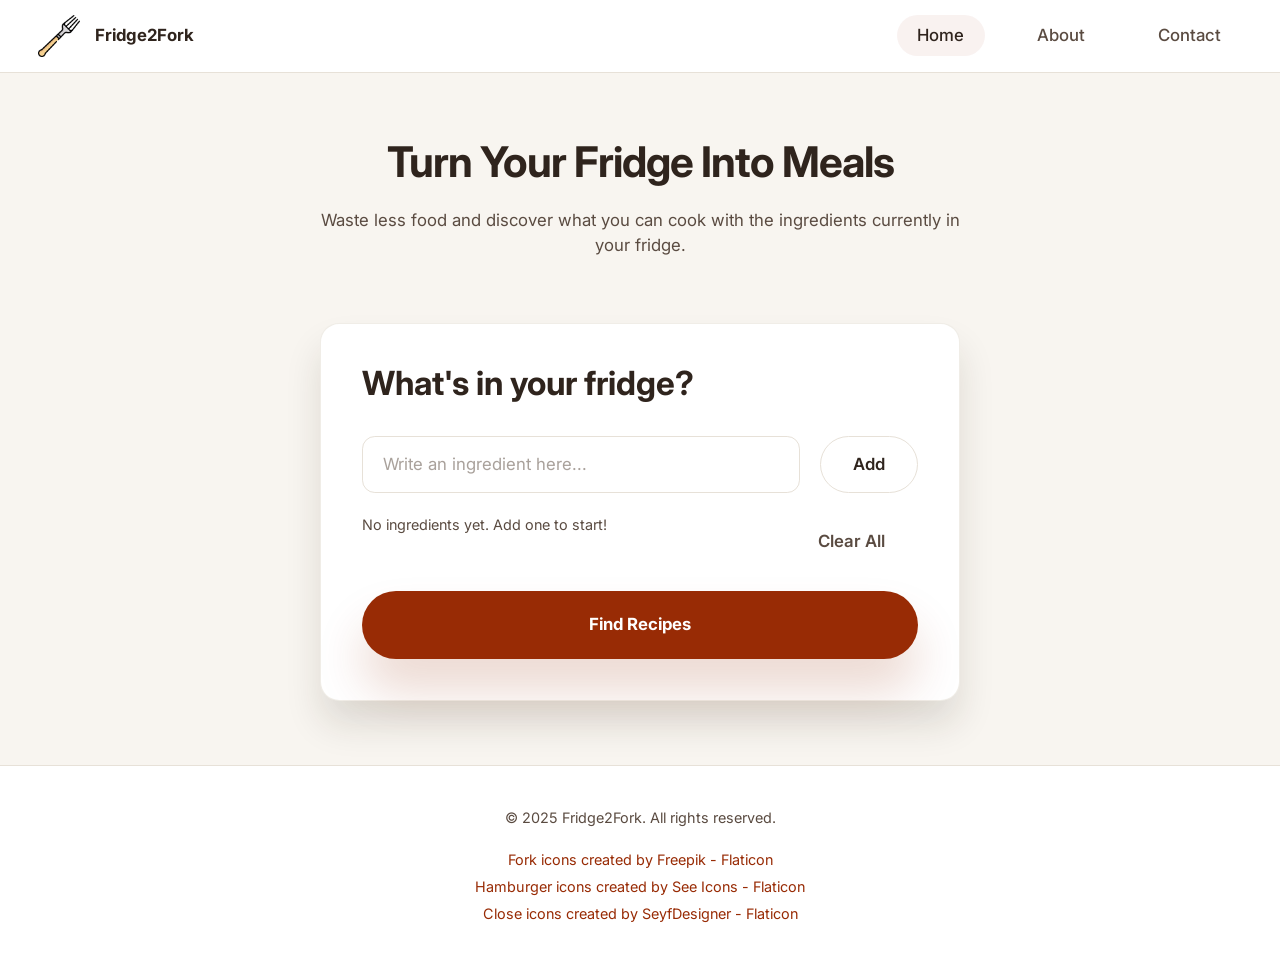
==== index.html @ 9b5c0abf "Refactor page-hero sections to improve semantic structure and accessibility" ====
<!DOCTYPE html>
<html lang="en">
  <head>
    <meta charset="UTF-8" />
    <meta name="viewport" content="width=device-width, initial-scale=1.0" />
    <title>Fridge2Fork - Turn Ingredients into Recipes</title>

    <link rel="preconnect" href="https://fonts.googleapis.com" />
    <link rel="preconnect" href="https://fonts.gstatic.com" crossorigin />
    <link
      href="https://fonts.googleapis.com/css2?family=Inter:wght@400;500;600;700&display=swap"
      rel="stylesheet"
    />

    <link rel="stylesheet" href="css/modern_reset.css" />
    <link rel="stylesheet" href="css/global.css" />
  </head>

  <body id="home-page">
    <header class="site-header">
      <div class="site-header-container">
        <a class="site-header-logo" href="index.html">
          <img src="images/fork.png" alt="Fridge2Fork logo" />
          <span>Fridge2Fork</span>
        </a>

        <nav id="site-header-nav" class="site-header-nav">
          <button
            id="nav-toggle"
            class="nav-toggle"
            type="button"
            aria-label="Toggle menu"
            aria-expanded="false"
            aria-controls="site-nav-list"
          >
            <img src="images/menu.png" alt="" aria-hidden="true" />
          </button>
          <ul id="site-nav-list">
            <li>
              <span class="nav-link active" aria-current="page">Home</span>
            </li>
            <li><a href="pages/about.html" class="nav-link">About</a></li>
            <li><a href="pages/contact.html" class="nav-link">Contact</a></li>
          </ul>
        </nav>
      </div>
    </header>

    <main class="container">
      <section class="page-hero" aria-labelledby="page-hero-title">
        <h1 id="page-hero-title">Turn Your Fridge Into Meals</h1>
        <p>
          Waste less food and discover what you can cook with the ingredients
          currently in your fridge.
        </p>
      </section>

      <section class="fridge-section">
        <div class="card">
          <h2>What's in your fridge?</h2>

          <form id="ingredient-form" class="ingredient-form">
            <div class="input-row">
              <label for="ingredient-input" class="sr-only"
                >Ingrediensnamn</label
              >
              <input
                type="text"
                id="ingredient-input"
                name="ingredients"
                placeholder="Write an ingredient here..."
              />
              <button
                type="button"
                id="add-ingredient-btn"
                class="btn btn--secondary add-ingredient-btn"
              >
                Add
              </button>
            </div>

            <div class="ingredient-list">
              <div id="ingredient-tags" class="ingredient-tags"></div>
              <button
                type="button"
                id="clear-ingredients-btn"
                class="btn btn--clear"
              >
                Clear All
              </button>
            </div>

            <button type="submit" class="btn btn--primary find-recipes-btn">
              Find Recipes
            </button>
          </form>
        </div>
      </section>
    </main>

    <footer class="site-footer">
      <div class="footer-copyright">
        <p>&copy; 2025 Fridge2Fork. All rights reserved.</p>
      </div>
      <div class="footer-attributions">
        <p>
          <a href="https://www.flaticon.com/free-icons/fork" title="fork icons">
            Fork icons created by Freepik - Flaticon
          </a>
        </p>
        <p>
          <a
            href="https://www.flaticon.com/free-icons/hamburger"
            title="hamburger icons"
            >Hamburger icons created by See Icons - Flaticon</a
          >
        </p>
        <p>
          <a
            href="https://www.flaticon.com/free-icons/close"
            title="close icons"
            >Close icons created by SeyfDesigner - Flaticon</a
          >
        </p>
      </div>
    </footer>

    <script type="module" src="js/main.js"></script>
  </body>
</html>
---- css/global.css ----
/* ==================================================
   GLOBALT: Tema & basinställningar
================================================== */
:root {
  --font-sans: "Inter", "Open Sans", sans-serif;

  --color-bg: #f8f5f0;
  --color-surface: #ffffff;
  --color-surface-soft: #fbf3eb;
  --color-border: #e7e1d8;
  --color-border-weak: rgba(231, 225, 216, 0.6);
  --color-border-strong: #e0d6c9;

  --color-text: #2f241d;
  --color-text-muted: #5a4b41;

  --color-accent: #982b05;
  --color-accent-weak: rgba(152, 43, 5, 0.06);
  --color-accent-weak2: rgba(152, 43, 5, 0.04);
  --color-accent-dark: #7a1f04;

  --shadow-soft: 0 1.5rem 2.25rem rgba(41, 30, 20, 0.12);
  --shadow-lifted: 0 2rem 3rem rgba(152, 43, 5, 0.18);
  --shadow-lifted-hover: 0 2.8rem 3.5rem rgba(152, 43, 5, 0.24);

  --radius-md: 0.8rem;
  --radius-lg: 1.2rem;
  --radius-xl: 1.6rem;

  --layout-max: 70rem;
  --page-gutter: clamp(1rem, 3vw, 2.5rem);

  --transition: 180ms ease;

  /* Fluid typography */
  --fs-xs: clamp(0.85rem, 0.8rem + 0.15vw, 0.9rem);
  --fs-sm: clamp(0.95rem, 0.9rem + 0.2vw, 1.05rem);
  --fs-md: clamp(1.05rem, 1rem + 0.25vw, 1.2rem);
  --fs-lg: clamp(1.35rem, 1.2rem + 0.4vw, 1.6rem);
  --fs-xl: clamp(1.9rem, 1.6rem + 0.6vw, 2.3rem);
  --fs-xxl: clamp(2.4rem, 2rem + 0.8vw, 3rem);

  /* Fluid spacing */
  --space-2xs: clamp(0.25rem, 0.2rem + 0.2vw, 0.5rem);
  --space-xs: clamp(0.5rem, 0.4rem + 0.3vw, 0.75rem);
  --space-sm: clamp(0.75rem, 0.6rem + 0.4vw, 1rem);
  --space-md: clamp(1rem, 0.8rem + 0.6vw, 1.5rem);
  --space-lg: clamp(1.5rem, 1.2rem + 1vw, 2rem);
  --space-xl: clamp(2rem, 1.6rem + 1.2vw, 3rem);
  --space-2xl: clamp(3rem, 2.4rem + 2vw, 4rem);
}

/* --------------------------------------------------
   Grund & typografi
-------------------------------------------------- */
html {
  font-size: 100%;
}

body {
  font-family: var(--font-sans);
  font-size: var(--fs-sm);
  background-color: var(--color-bg);
  color: var(--color-text);
  overflow-x: hidden;
  line-height: 1.5;
  display: flex;
  flex-direction: column;
  min-height: 100%;
}

main {
  flex: 1;
}

.project-photo img {
  margin-top: var(--space-lg);
  margin-bottom: var(--space-lg);
  border-radius: var(--radius-lg);
  border-width: 4px;
  border-style: solid;
  border-color: var(--color-border-strong);
}

a {
  color: inherit;
  text-decoration: none;
  transition: color var(--transition);
}

a:hover,
a:focus {
  color: var(--color-accent);
}

h1,
h2,
h3,
h4 {
  font-weight: 700;
  line-height: 1.2;
}

h1 {
  font-size: var(--fs-xxl);
  letter-spacing: -1px;
}

h2 {
  font-size: var(--fs-xl);
}

h3 {
  font-size: var(--fs-lg);
}

h4 {
  font-size: var(--fs-md);
}

p,
li {
  color: var(--color-text-muted);
}

.sr-only {
  position: absolute;
  width: 1px;
  height: 1px;
  padding: 0;
  margin: -1px;
  overflow: hidden;
  clip: rect(0, 0, 0, 0);
  white-space: nowrap;
  border: 0;
}

/* --------------------------------------------------
   Layout & gemensamt
-------------------------------------------------- */
.container {
  width: 90%;
  max-width: var(--layout-max);
  margin: 0 auto;
  padding-inline: var(--page-gutter);
}

main.container {
  padding-block: var(--space-2xl);
  display: flex;
  flex-direction: column;
  gap: var(--space-2xl);
}

.back-link {
  display: inline-flex;
  align-items: center;
  gap: var(--space-xs);
  font-weight: 600;
  color: var(--color-text-muted);
  transition: color var(--transition), transform var(--transition);
}

.back-link::before {
  content: "←";
}

.back-link:hover {
  color: var(--color-accent);
  transform: translateX(-0.25rem);
}

/* --- Header & navigation --- */
.site-header {
  background: var(--color-surface);
  border-bottom: 1px solid var(--color-border);
  position: sticky;
  top: 0;
  z-index: 10;
  backdrop-filter: blur(6px);
}

.site-header-container {
  display: flex;
  align-items: center;
  justify-content: space-between;
  gap: var(--space-lg);
  min-height: 4.5rem;
  margin: 0 auto;
  padding-inline: var(--page-gutter);
}

.site-header-logo {
  display: inline-flex;
  align-items: center;
  gap: var(--space-sm);
  font-weight: 700;
  -webkit-tap-highlight-color: transparent;
  touch-action: manipulation;
}

.site-header-logo img {
  width: 2.625rem;
  height: 2.625rem;
}

.site-header-nav ul {
  display: flex;
  gap: var(--space-lg);
  list-style: none;
  padding: 0;
  font-weight: 500;
  color: var(--color-text-muted);
}

.nav-link {
  padding: var(--space-xs) var(--space-md);
  border-radius: 999px;
  transition: background var(--transition), color var(--transition);
}

.nav-link:hover,
.nav-link.active {
  background: var(--color-accent-weak);
  color: var(--color-text);
}

.nav-toggle {
  display: none; /* Visas i mobilläge via media query */
}

/* --- Sidhuvud / hero --- */
.page-hero {
  text-align: center;
  display: flex;
  flex-direction: column;
  align-items: center;
  gap: var(--space-md);
}

.page-hero .back-link {
  align-self: flex-start;
}

.page-hero p {
  max-width: 40rem;
}

/* --- Kort & ytor --- */
.card {
  background: var(--color-surface);
  border: 1px solid var(--color-border-weak);
  border-radius: var(--radius-lg);
  box-shadow: var(--shadow-soft);
  padding: var(--space-xl);
}

.empty-state {
  padding: var(--space-xl);
  border-radius: var(--radius-lg);
  border: 1px dashed var(--color-border);
  text-align: center;
  font-weight: 600;
  color: var(--color-text-muted);
}

/* --- Knappar --- */
.btn {
  display: inline-flex;
  align-items: center;
  justify-content: center;
  gap: var(--space-xs);
  border-radius: 999px;
  border: 1px solid transparent;
  font-weight: 600;
  cursor: pointer;
  padding: var(--space-sm) var(--space-lg);
  font-size: var(--fs-sm);
  background: transparent;
  transition: background-color var(--transition), border-color var(--transition),
    color var(--transition), box-shadow var(--transition),
    transform var(--transition);
  touch-action: manipulation;
}

.btn--primary {
  background: var(--color-accent);
  color: #fff;
  box-shadow: var(--shadow-lifted);
}

.btn--primary:disabled {
  background: rgba(231, 225, 216, 0.7);
  color: var(--color-text-muted);
  cursor: not-allowed;
  box-shadow: none;
}

.btn--secondary {
  background: #fff;
  border-color: var(--color-border);
  color: var(--color-text);
}

.btn--clear {
  color: var(--color-text-muted);
  margin-left: auto;
}

.btn--clear:hover {
  color: var(--color-accent);
}

a.btn--primary:link,
a.btn--primary:visited {
  color: #fff;
}

@media (hover: hover) and (pointer: fine) {
  .btn--primary:hover {
    background: var(--color-accent-dark);
    transform: translateY(-0.12rem);
    box-shadow: var(--shadow-lifted-hover);
    color: #fff;
  }

  .btn--secondary:hover {
    color: var(--color-accent);
    border-color: var(--color-accent);
  }
}

/* --- Formelement (delas mellan sidor) --- */
input[type="text"],
input[type="email"],
textarea {
  width: 100%;
  padding: var(--space-sm) var(--space-md);
  border-radius: var(--radius-md);
  border: 1px solid var(--color-border);
  background: #fff;
  transition: border-color var(--transition), box-shadow var(--transition);
}

input[type="text"]::placeholder {
  color: rgba(111, 98, 88, 0.6);
}

input:focus,
textarea:focus {
  border-color: var(--color-accent);
  outline: none;
  box-shadow: 0 0 0 0.25rem rgba(152, 43, 5, 0.18);
}

/* --- Tillfälliga notiser --- */
.temp-message {
  position: fixed;
  left: 50%;
  top: var(--space-md);
  transform: translateX(-50%);
  background: var(--color-surface);
  border: 1px solid var(--color-border);
  border-radius: var(--radius-md);
  padding: var(--space-sm) var(--space-md);
  box-shadow: var(--shadow-soft);
  font-weight: 600;
  color: var(--color-text);
  z-index: 30;
}

/* --- Receptkomponenter (grundstil) --- */
.recipe-image-container {
  position: relative;
  overflow: hidden;
  margin: -2rem -2rem 0;
  background: var(--color-surface-soft);
}

.recipe-image {
  display: block;
  width: 100%;
  height: 14rem;
  object-fit: cover;
  transition: transform var(--transition);
  border-radius: var(--radius-lg);
}

.recipe-summary {
  font-size: var(--fs-xs);
  line-height: 1.6;
  overflow: hidden;
  display: block;
  max-height: calc(1.6em * 3); /* Fallback för miljöer utan line clamp */
}

.recipe-tags {
  display: flex;
  flex-wrap: wrap;
  gap: var(--space-sm);
}

.recipe-tags:empty {
  display: none;
}

.recipe-tag {
  display: inline-flex;
  align-items: center;
  justify-content: center;
  padding: var(--space-2xs) var(--space-sm);
  border-radius: 999px;
  background: #ffffff;
  border: 1px solid rgba(152, 43, 5, 0.25);
  color: var(--color-accent);
  font-weight: 600;
  font-size: var(--fs-xs);
  letter-spacing: 0.01em;
}

.recipe-stats {
  display: flex;
  flex-wrap: wrap;
  gap: var(--space-md);
  margin: var(--space-sm) 0 0;
  padding: 0;
}

.recipe-stat {
  display: flex;
  align-items: center;
  gap: var(--space-xs);
}

.recipe-stat dd {
  margin: 0;
  display: inline-flex;
  align-items: center;
  gap: var(--space-xs);
  font-weight: 600;
  color: var(--color-text);
}

/* ==================================================
   SIDOR: Startsida (home-page)
================================================== */
.fridge-section {
  display: flex;
  justify-content: center;
}

.fridge-section .card {
  width: min(40rem, 100%);
  display: flex;
  flex-direction: column;
  gap: var(--space-lg);
}

.ingredient-form {
  display: flex;
  flex-direction: column;
  gap: var(--space-md);
}

.input-row {
  display: flex;
  flex-wrap: nowrap;
  gap: var(--space-md);
}

.ingredient-list,
.ingredient-tags {
  display: flex;
  flex-wrap: wrap;
  gap: var(--space-sm);
}

.ingredient-badge {
  display: inline-flex;
  gap: var(--space-xs);
  align-items: center;
  padding: var(--space-xs) var(--space-sm);
  border-radius: 999px;
  background: var(--color-accent-weak2);
  color: var(--color-accent);
  font-weight: 600;
  max-height: 2.5rem;
}

.ingredient-badge button {
  border: none;
  background: transparent;
  color: inherit;
  cursor: pointer;
  padding: 0;
}

.ingredient-empty {
  font-size: var(--fs-xs);
}

.find-recipes-btn {
  align-self: stretch;
  width: 100%;
  padding: var(--space-md) var(--space-xl);
  font-weight: 700;
}

/* ==================================================
   SIDOR: Receptlista (recipes-page)
================================================== */
#recipes-page main.container {
  padding-block: var(--space-xl);
  gap: var(--space-xl);
}

.recipe-filters {
  display: flex;
  flex-direction: column;
  gap: var(--space-md);
  padding: var(--space-lg);
  background: var(--color-surface);
  border-radius: 1.125rem;
  border: 1px solid var(--color-border-weak);
  box-shadow: var(--shadow-soft);
}

.filter-heading {
  margin: 0;
  font-size: var(--fs-md);
  font-weight: 600;
  color: var(--color-text);
}

.filter-buttons-container {
  display: flex;
  flex-wrap: wrap;
  gap: var(--space-sm);
}

.filter-button {
  font-size: var(--fs-xs);
  padding: var(--space-xs) var(--space-md);
  border: 1px solid var(--color-border);
  border-radius: 999px;
  background: #fff;
  color: var(--color-text);
  transition: all var(--transition);
}

.filter-button.active {
  border-color: var(--color-accent);
  background: var(--color-accent);
  color: #fff;
  box-shadow: var(--shadow-lifted);
}

@media (hover: hover) and (pointer: fine) {
  .filter-button:hover {
    border-color: var(--color-accent);
    color: var(--color-accent);
  }
}

.filter-summary-container {
  display: flex;
  align-items: center;
  justify-content: space-between;
  gap: var(--space-sm);
  font-weight: 600;
  padding: var(--space-xs) 0;
  margin: var(--space-sm) 0;
  font-size: var(--fs-xs);
  color: var(--color-text-muted);
}

.filter-summary-details {
  display: inline-flex;
  align-items: center;
  flex-wrap: wrap;
  gap: var(--space-xs);
}

.filter-summary-separator {
  display: inline-block;
  width: 0.375rem;
  height: 0.375rem;
  border-radius: 50%;
  background: var(--color-border);
  margin-inline: var(--space-2xs);
}

.clear-filters-button {
  padding: var(--space-xs) var(--space-md);
  font-size: var(--fs-xs);
  color: var(--color-accent);
}

.based-on-ingredients {
  margin: var(--space-lg) 0 0;
  color: var(--color-text-muted);
}

.based-on-ingredients span {
  color: var(--color-text);
  font-weight: 600;
}

.recipes-grid {
  display: grid;
  grid-template-columns: 1fr;
  gap: var(--space-lg);
}

.recipe-article {
  display: flex;
  flex-direction: column;
  max-width: 24rem;
  margin: 0 auto;
  gap: var(--space-md);
  background: linear-gradient(180deg, #ffffff 0%, #fdf6ed 100%);
  border-radius: var(--radius-xl);
  padding: var(--space-lg);
  overflow: hidden;
  transition: transform var(--transition), box-shadow var(--transition);
}

.recipe-article:hover {
  transform: translateY(-0.25rem);
  box-shadow: var(--shadow-lifted-hover);
}

.recipe-article:hover .recipe-image {
  transform: scale(1.03);
}

#recipes-page .recipe-title {
  display: -webkit-box;
  -webkit-box-orient: vertical;
  -webkit-line-clamp: 2; /* Number of lines to show */
  overflow: hidden;
  text-overflow: ellipsis;
}

#recipes-page .recipe-tags {
  margin-top: var(--space-sm);
}

#recipes-page .recipe-stats {
  margin-top: var(--space-xs);
  color: var(--color-text-muted);
}

#recipes-page .recipe-stat dd {
  gap: var(--space-2xs);
  font-size: var(--fs-sm);
}

#recipes-page .recipe-article .btn--primary {
  margin-top: auto;
  align-self: stretch;
  width: 100%;
  padding: var(--space-md) var(--space-lg);
}

/* ==================================================
   SIDOR: Receptdetaljer (recipe-details-page)
================================================== */
#recipe-details-page main.container {
  padding-block: var(--space-xl);
  gap: var(--space-xl);
  max-width: 60rem;
}

.recipe-details-widget {
  display: flex;
  flex-direction: column;
  gap: var(--space-xl);
}

#recipe-details-page .recipe {
  display: flex;
  flex-direction: column;
  gap: var(--space-lg);
}

#recipe-details-page .recipe-title {
  margin: 0;
}

#recipe-details-page .recipe-image-container {
  border-radius: var(--radius-lg);
  overflow: hidden;
  margin: 0;
  background: var(--color-surface-soft);
}

#recipe-details-page .recipe-image {
  display: block;
  width: 100%;
  max-width: 50rem;
  margin: 0 auto;
  height: auto;
  object-fit: cover;
}

#recipe-details-page .recipe-summary {
  display: block;
  max-height: none;
  overflow: visible;
}

#recipe-details-page .recipe-stats {
  margin-top: var(--space-xs);
}

#recipe-details-page .recipe-tags {
  gap: var(--space-md);
  margin-top: var(--space-xs);
}

#recipe-details-page .recipe-tag {
  padding-inline: var(--space-md);
}

.recipe-cooking {
  display: grid;
  gap: var(--space-lg);
  grid-template-columns: repeat(auto-fit, minmax(16rem, 1fr));
}

.recipe-cooking h2 {
  margin-bottom: var(--space-sm);
  font-size: var(--fs-lg);
}

.recipe-cooking ul,
.recipe-cooking ol {
  margin: 0;
  padding-left: var(--space-md);
  color: var(--color-text);
}

.recipe-cooking li + li {
  margin-top: var(--space-sm);
}

/* ==================================================
   SIDOR: Om oss (about-page)
================================================== */
.mission-section,
.values-section,
.how-it-works-section {
  display: flex;
  flex-direction: column;
  gap: var(--space-lg);
}

.mission-section p {
  line-height: 1.75;
}

.values-section h3 {
  font-size: var(--fs-md);
}

.values-grid {
  display: grid;
  gap: var(--space-lg);
  grid-template-columns: repeat(2, minmax(0, 1fr));
  align-items: stretch;
}

.values-grid .card {
  height: 100%;
  display: flex;
  flex-direction: column;
  gap: var(--space-sm);
}

.steps-list {
  padding-left: var(--space-lg);
}

.steps-list li + li {
  margin-top: var(--space-md);
}

.project-note {
  text-align: center;
  font-style: italic;
  color: var(--color-text-muted);
}

/* ==================================================
   SIDOR: Kontakt (contact-page)
================================================== */
.contact-section .card,
.contact-table-section .card {
  display: flex;
  flex-direction: column;
}

.contact-table-section .card {
  gap: var(--space-lg);
}

.contact-form {
  display: flex;
  flex-direction: column;
  gap: var(--space-xs);
}

.contact-form label {
  font-weight: 600;
  margin-top: var(--space-lg);
}

.contact-form .btn {
  margin-top: var(--space-xl);
}

.table-responsive {
  width: 100%;
  overflow-x: auto;
}

.availability-table {
  width: 100%;
  border-collapse: collapse;
  min-width: 30rem;
  color: var(--color-text);
}

.availability-table th,
.availability-table td {
  padding: var(--space-sm) var(--space-md);
  border-bottom: 1px solid var(--color-border-weak);
  text-align: left;
  font-size: var(--fs-xs);
}

.availability-table th {
  font-weight: 600;
}

.availability-table tbody tr:last-of-type th,
.availability-table tbody tr:last-of-type td {
  border-bottom: none;
}

.availability-table th[scope="row"] {
  white-space: nowrap;
}

/* ==================================================
   GLOBALT: Footer
================================================== */
.site-footer {
  background: var(--color-surface);
  border-top: 1px solid var(--color-border);
  padding: var(--space-xl) 0;
  color: var(--color-text-muted);
  font-size: var(--fs-xs);
}

.site-footer .footer-copyright {
  text-align: center;
  margin-bottom: var(--space-md);
}

.site-footer .footer-attributions {
  text-align: center;
  display: flex;
  flex-direction: column;
  gap: var(--space-2xs);
}

.site-footer a {
  color: var(--color-accent);
  text-decoration: none;
  transition: color var(--transition);
}

.site-footer a:hover {
  color: var(--color-accent-dark);
}

/* ==================================================
   MEDIA QUERIES
================================================== */
@media (max-width: 767px) {
  /* --- Globala anpassningar --- */
  .container {
    padding-inline: clamp(1.25rem, 5vw, 3rem);
  }

  .site-header-container {
    gap: var(--space-md);
    position: relative;
  }

  .site-header-nav {
    margin-left: auto;
    position: static;
    display: flex;
    align-items: center;
  }

  .nav-toggle {
    display: inline-flex;
    align-items: center;
    justify-content: center;
    border: none;
    background: transparent;
    padding: var(--space-2xs);
    border-radius: var(--radius-md);
    transition: background var(--transition);
    -webkit-tap-highlight-color: transparent;
    touch-action: manipulation;
  }

  .nav-toggle img {
    width: 2rem;
  }

  /* Navigationslistan visas bara när nav får klassen .site-header-nav--open */
  .site-header-nav ul {
    display: none;
  }

  .site-header-nav--open ul {
    position: absolute;
    top: 100%;
    left: 0;
    right: 0;
    display: flex;
    flex-direction: column;
    gap: 0;
    background: var(--color-surface);
    border: 1px solid var(--color-border);
    border-top: none;
    padding: var(--space-xs) 0;
    box-shadow: var(--shadow-soft);
    min-width: 100%;
    z-index: 20;
  }

  .site-header-nav ul li {
    width: 100%;
    border-bottom: 1px solid var(--color-border-weak);
  }

  .site-header-nav ul li .nav-link {
    display: block;
    width: 100%;
    border-radius: 0;
    padding: var(--space-sm) var(--space-md);
    text-align: left;
    background: none;
  }

  .site-header-nav ul li .nav-link:hover,
  .site-header-nav ul li .nav-link.active {
    background: none;
    font-weight: 700;
  }

  .site-header-nav ul li:last-child {
    border-bottom: none;
  }

  /* --- Startsida --- */
  .fridge-section .card {
    padding: var(--space-lg);
  }

  #ingredient-input {
    flex: 1 1 auto;
  }

  .add-ingredient-btn {
    display: none;
  }

  .ingredient-list {
    align-items: center;
    gap: var(--space-xs);
    width: 100%;
  }

  .ingredient-tags {
    flex: 1 1 auto;
    justify-content: flex-start;
    gap: var(--space-xs);
  }

  .ingredient-list .btn--clear {
    padding: var(--space-2xs) var(--space-xs);
    border-radius: 999px;
    background: transparent;
    border: none;
    color: var(--color-text-muted);
    font-size: var(--fs-xs);
  }

  /* --- Receptlista --- */
  .filter-summary-separator {
    display: none;
  }

  /* --- Om oss --- */
  .values-grid {
    grid-template-columns: 1fr;
  }

  /* --- Kontakt --- */
  .contact-form .btn {
    align-self: stretch;
    width: 100%;
    padding: var(--space-md) var(--space-xl);
  }

  .availability-table {
    min-width: 0;
  }

  .availability-table thead {
    display: none;
  }

  .availability-table tbody {
    display: flex;
    flex-direction: column;
    gap: var(--space-md);
  }

  .availability-table tbody tr {
    display: flex;
    flex-direction: column;
    gap: var(--space-xs);
    padding: var(--space-md);
    border: 1px solid var(--color-border-weak);
    border-radius: var(--radius-lg);
    background: var(--color-surface);
    box-shadow: none;
  }

  .availability-table th,
  .availability-table td {
    padding: 0;
    border: none;
    text-align: left;
  }

  .availability-table th[scope="row"] {
    white-space: normal;
    font-size: var(--fs-md);
  }

  .availability-table td {
    font-size: var(--fs-sm);
    color: var(--color-text);
  }

  .availability-table td::before {
    content: attr(data-label);
    display: block;
    font-size: var(--fs-xs);
    color: var(--color-text-muted);
    text-transform: uppercase;
    letter-spacing: 0.06em;
    margin-bottom: var(--space-2xs);
  }
}

@media (min-width: 768px) {
  .recipes-grid {
    grid-template-columns: repeat(2, minmax(0, 1fr));
  }
}

@media (min-width: 1024px) {
  .recipes-grid {
    grid-template-columns: repeat(3, minmax(0, 1fr));
  }
}
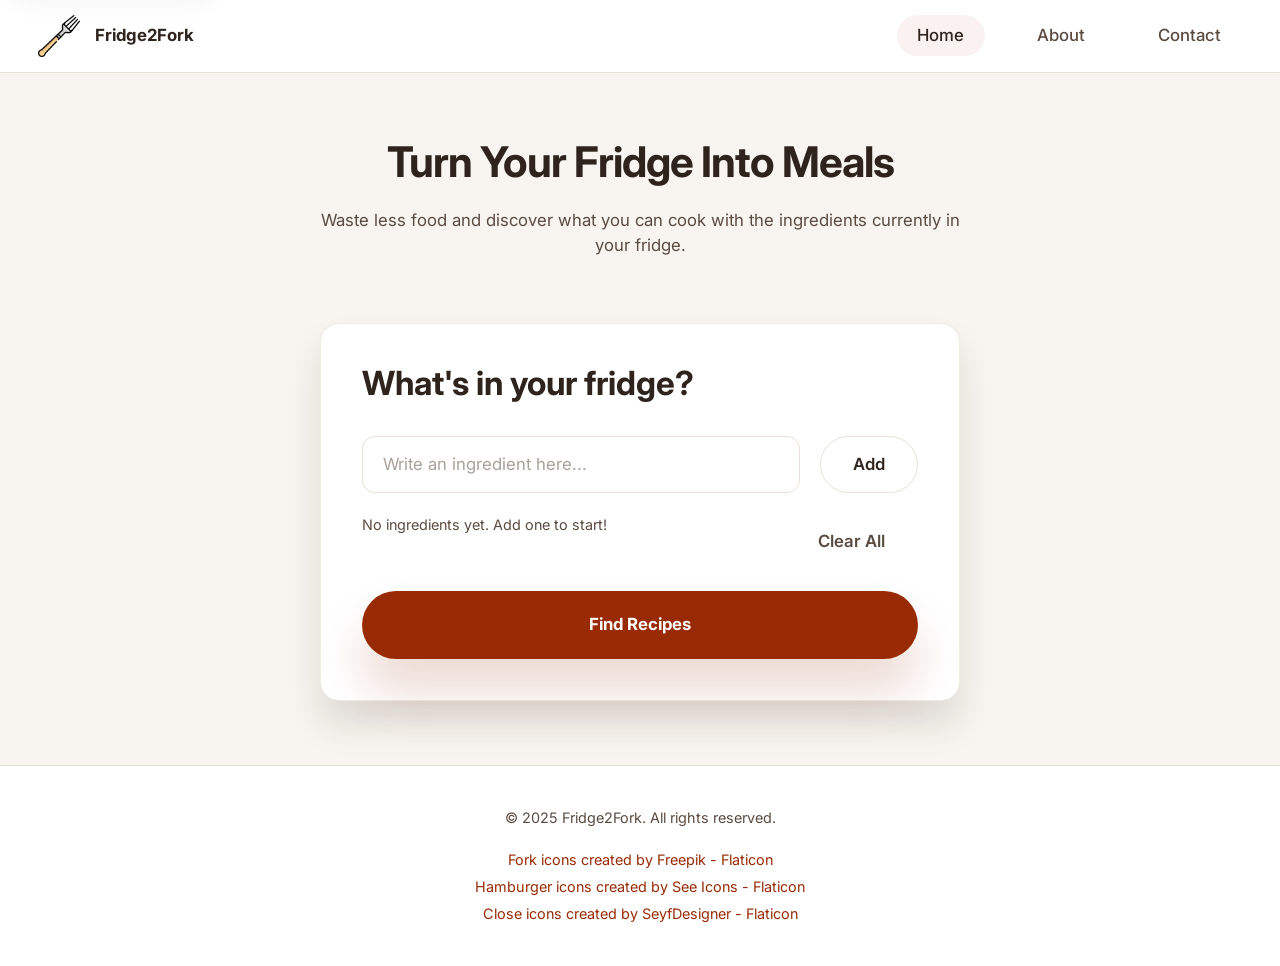
==== commit 450d7725: "Add skip link for improved accessibility and update main content IDs" ====
--- a/index.html
+++ b/index.html
@@ -17,6 +17,7 @@
   </head>
 
   <body id="home-page">
+    <a class="skip-link" href="#main-content">Skip to main content</a>
     <header class="site-header">
       <div class="site-header-container">
         <a class="site-header-logo" href="index.html">
@@ -46,7 +47,7 @@
       </div>
     </header>
 
-    <main class="container">
+    <main id="main-content" class="container">
       <section class="page-hero" aria-labelledby="page-hero-title">
         <h1 id="page-hero-title">Turn Your Fridge Into Meals</h1>
         <p>
--- a/css/global.css
+++ b/css/global.css
@@ -67,6 +67,25 @@
   display: flex;
   flex-direction: column;
   min-height: 100%;
+}
+
+.skip-link {
+  position: absolute;
+  top: var(--space-sm);
+  left: var(--space-sm);
+  padding: var(--space-xs) var(--space-sm);
+  background: var(--color-surface);
+  color: var(--color-text);
+  border: 2px solid var(--color-accent);
+  border-radius: var(--radius-md);
+  box-shadow: var(--shadow-soft);
+  transform: translateY(-200%);
+  transition: transform var(--transition);
+  z-index: 1000;
+}
+
+.skip-link:focus {
+  transform: translateY(0);
 }
 
 main {
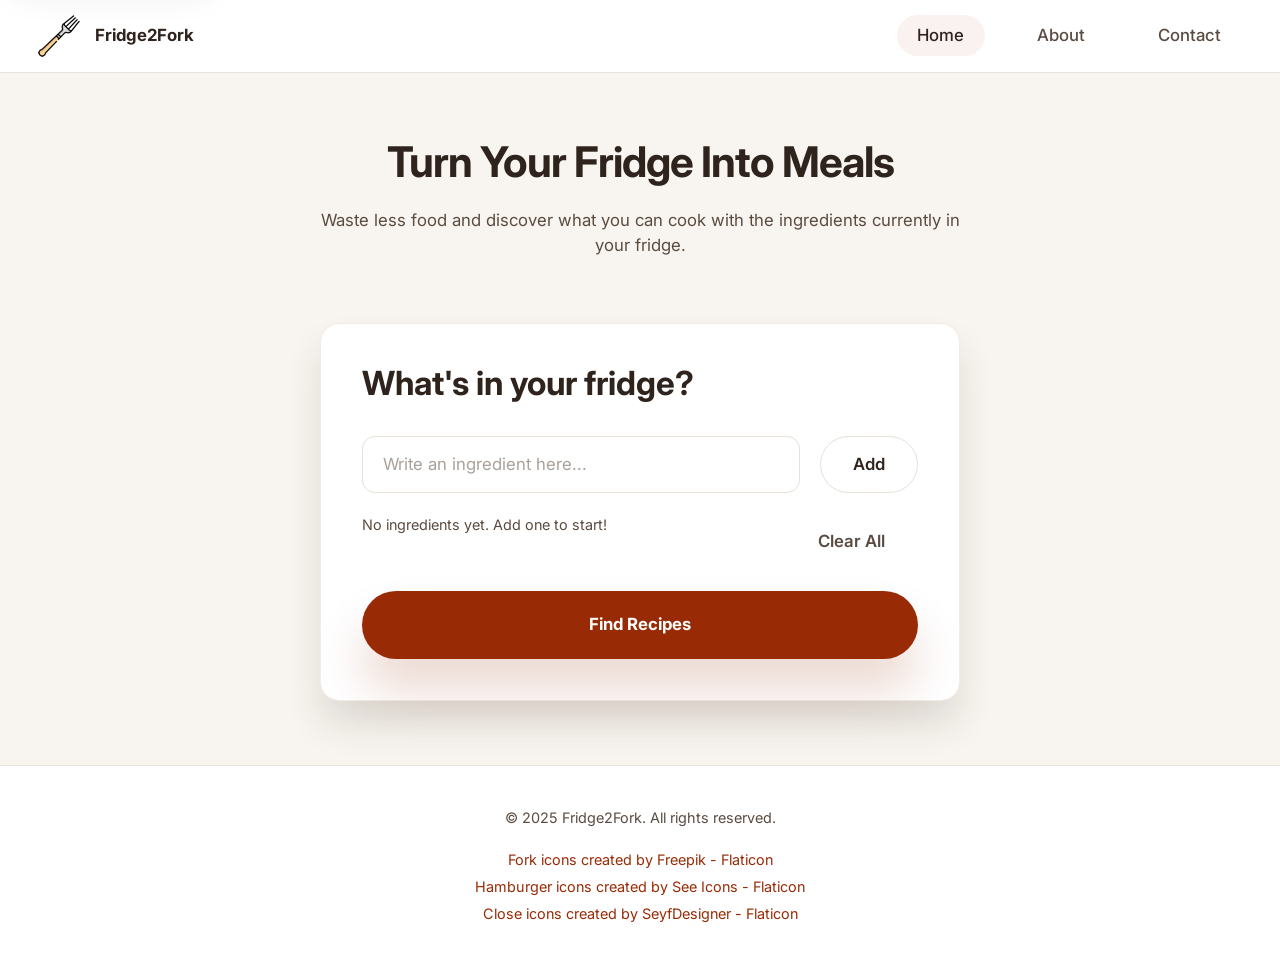
==== commit cb007afc: "Replace static logo image with responsive picture element for improved adaptability across devices" ====
--- a/index.html
+++ b/index.html
@@ -3,6 +3,10 @@
   <head>
     <meta charset="UTF-8" />
     <meta name="viewport" content="width=device-width, initial-scale=1.0" />
+    <meta
+      name="description"
+      content="Discover recipes based on the ingredients in your fridge with Fridge2Fork and reduce you house food waste."
+    />
     <title>Fridge2Fork - Turn Ingredients into Recipes</title>
 
     <link rel="preconnect" href="https://fonts.googleapis.com" />
@@ -21,7 +25,10 @@
     <header class="site-header">
       <div class="site-header-container">
         <a class="site-header-logo" href="index.html">
-          <img src="images/fork.png" alt="Fridge2Fork logo" />
+          <picture>
+            <source srcset="images/fork-42.png" media="(min-width: 768px)" />
+            <img src="images/fork-74.png" alt="Fridge2Fork logo" />
+          </picture>
           <span>Fridge2Fork</span>
         </a>
 
@@ -65,12 +72,13 @@
               <label for="ingredient-input" class="sr-only"
                 >Ingrediensnamn</label
               >
-              <input
-                type="text"
-                id="ingredient-input"
-                name="ingredients"
-                placeholder="Write an ingredient here..."
-              />
+            <input
+              type="text"
+              id="ingredient-input"
+              name="ingredients"
+              placeholder="Write an ingredient here..."
+              autocomplete="off"
+            />
               <button
                 type="button"
                 id="add-ingredient-btn"
--- a/css/global.css
+++ b/css/global.css
@@ -1,46 +1,32 @@
-/* ==================================================
-   GLOBALT: Tema & basinställningar
-================================================== */
 :root {
   --font-sans: "Inter", "Open Sans", sans-serif;
-
   --color-bg: #f8f5f0;
   --color-surface: #ffffff;
   --color-surface-soft: #fbf3eb;
   --color-border: #e7e1d8;
   --color-border-weak: rgba(231, 225, 216, 0.6);
   --color-border-strong: #e0d6c9;
-
   --color-text: #2f241d;
   --color-text-muted: #5a4b41;
-
   --color-accent: #982b05;
   --color-accent-weak: rgba(152, 43, 5, 0.06);
   --color-accent-weak2: rgba(152, 43, 5, 0.04);
   --color-accent-dark: #7a1f04;
-
   --shadow-soft: 0 1.5rem 2.25rem rgba(41, 30, 20, 0.12);
   --shadow-lifted: 0 2rem 3rem rgba(152, 43, 5, 0.18);
   --shadow-lifted-hover: 0 2.8rem 3.5rem rgba(152, 43, 5, 0.24);
-
   --radius-md: 0.8rem;
   --radius-lg: 1.2rem;
   --radius-xl: 1.6rem;
-
   --layout-max: 70rem;
   --page-gutter: clamp(1rem, 3vw, 2.5rem);
-
   --transition: 180ms ease;
-
-  /* Fluid typography */
   --fs-xs: clamp(0.85rem, 0.8rem + 0.15vw, 0.9rem);
   --fs-sm: clamp(0.95rem, 0.9rem + 0.2vw, 1.05rem);
   --fs-md: clamp(1.05rem, 1rem + 0.25vw, 1.2rem);
   --fs-lg: clamp(1.35rem, 1.2rem + 0.4vw, 1.6rem);
   --fs-xl: clamp(1.9rem, 1.6rem + 0.6vw, 2.3rem);
   --fs-xxl: clamp(2.4rem, 2rem + 0.8vw, 3rem);
-
-  /* Fluid spacing */
   --space-2xs: clamp(0.25rem, 0.2rem + 0.2vw, 0.5rem);
   --space-xs: clamp(0.5rem, 0.4rem + 0.3vw, 0.75rem);
   --space-sm: clamp(0.75rem, 0.6rem + 0.4vw, 1rem);
@@ -49,14 +35,9 @@
   --space-xl: clamp(2rem, 1.6rem + 1.2vw, 3rem);
   --space-2xl: clamp(3rem, 2.4rem + 2vw, 4rem);
 }
-
-/* --------------------------------------------------
-   Grund & typografi
--------------------------------------------------- */
 html {
   font-size: 100%;
 }
-
 body {
   font-family: var(--font-sans);
   font-size: var(--fs-sm);
@@ -68,7 +49,6 @@
   flex-direction: column;
   min-height: 100%;
 }
-
 .skip-link {
   position: absolute;
   top: var(--space-sm);
@@ -83,15 +63,12 @@
   transition: transform var(--transition);
   z-index: 1000;
 }
-
 .skip-link:focus {
   transform: translateY(0);
 }
-
 main {
   flex: 1;
 }
-
 .project-photo img {
   margin-top: var(--space-lg);
   margin-bottom: var(--space-lg);
@@ -100,18 +77,15 @@
   border-style: solid;
   border-color: var(--color-border-strong);
 }
-
 a {
   color: inherit;
   text-decoration: none;
   transition: color var(--transition);
 }
-
 a:hover,
 a:focus {
   color: var(--color-accent);
 }
-
 h1,
 h2,
 h3,
@@ -119,29 +93,23 @@
   font-weight: 700;
   line-height: 1.2;
 }
-
 h1 {
   font-size: var(--fs-xxl);
   letter-spacing: -1px;
 }
-
 h2 {
   font-size: var(--fs-xl);
 }
-
 h3 {
   font-size: var(--fs-lg);
 }
-
 h4 {
   font-size: var(--fs-md);
 }
-
 p,
 li {
   color: var(--color-text-muted);
 }
-
 .sr-only {
   position: absolute;
   width: 1px;
@@ -153,24 +121,18 @@
   white-space: nowrap;
   border: 0;
 }
-
-/* --------------------------------------------------
-   Layout & gemensamt
--------------------------------------------------- */
 .container {
   width: 90%;
   max-width: var(--layout-max);
   margin: 0 auto;
   padding-inline: var(--page-gutter);
 }
-
 main.container {
   padding-block: var(--space-2xl);
   display: flex;
   flex-direction: column;
   gap: var(--space-2xl);
 }
-
 .back-link {
   display: inline-flex;
   align-items: center;
@@ -179,17 +141,13 @@
   color: var(--color-text-muted);
   transition: color var(--transition), transform var(--transition);
 }
-
 .back-link::before {
   content: "←";
 }
-
 .back-link:hover {
   color: var(--color-accent);
   transform: translateX(-0.25rem);
 }
-
-/* --- Header & navigation --- */
 .site-header {
   background: var(--color-surface);
   border-bottom: 1px solid var(--color-border);
@@ -198,7 +156,6 @@
   z-index: 10;
   backdrop-filter: blur(6px);
 }
-
 .site-header-container {
   display: flex;
   align-items: center;
@@ -208,21 +165,18 @@
   margin: 0 auto;
   padding-inline: var(--page-gutter);
 }
-
 .site-header-logo {
   display: inline-flex;
   align-items: center;
   gap: var(--space-sm);
   font-weight: 700;
-  -webkit-tap-highlight-color: transparent;
+  -webkit-tap-highlight-color: #fff0;
   touch-action: manipulation;
 }
-
 .site-header-logo img {
   width: 2.625rem;
   height: 2.625rem;
 }
-
 .site-header-nav ul {
   display: flex;
   gap: var(--space-lg);
@@ -231,24 +185,19 @@
   font-weight: 500;
   color: var(--color-text-muted);
 }
-
 .nav-link {
   padding: var(--space-xs) var(--space-md);
   border-radius: 999px;
   transition: background var(--transition), color var(--transition);
 }
-
 .nav-link:hover,
 .nav-link.active {
   background: var(--color-accent-weak);
   color: var(--color-text);
 }
-
 .nav-toggle {
-  display: none; /* Visas i mobilläge via media query */
-}
-
-/* --- Sidhuvud / hero --- */
+  display: none;
+}
 .page-hero {
   text-align: center;
   display: flex;
@@ -256,16 +205,12 @@
   align-items: center;
   gap: var(--space-md);
 }
-
 .page-hero .back-link {
   align-self: flex-start;
 }
-
 .page-hero p {
   max-width: 40rem;
 }
-
-/* --- Kort & ytor --- */
 .card {
   background: var(--color-surface);
   border: 1px solid var(--color-border-weak);
@@ -273,7 +218,6 @@
   box-shadow: var(--shadow-soft);
   padding: var(--space-xl);
 }
-
 .empty-state {
   padding: var(--space-xl);
   border-radius: var(--radius-lg);
@@ -282,59 +226,50 @@
   font-weight: 600;
   color: var(--color-text-muted);
 }
-
-/* --- Knappar --- */
 .btn {
   display: inline-flex;
   align-items: center;
   justify-content: center;
   gap: var(--space-xs);
   border-radius: 999px;
-  border: 1px solid transparent;
+  border: 1px solid #fff0;
   font-weight: 600;
   cursor: pointer;
   padding: var(--space-sm) var(--space-lg);
   font-size: var(--fs-sm);
-  background: transparent;
+  background: #fff0;
   transition: background-color var(--transition), border-color var(--transition),
     color var(--transition), box-shadow var(--transition),
     transform var(--transition);
   touch-action: manipulation;
 }
-
 .btn--primary {
   background: var(--color-accent);
   color: #fff;
   box-shadow: var(--shadow-lifted);
 }
-
 .btn--primary:disabled {
-  background: rgba(231, 225, 216, 0.7);
+  background: rgb(231 225 216 / 0.7);
   color: var(--color-text-muted);
   cursor: not-allowed;
   box-shadow: none;
 }
-
 .btn--secondary {
   background: #fff;
   border-color: var(--color-border);
   color: var(--color-text);
 }
-
 .btn--clear {
   color: var(--color-text-muted);
   margin-left: auto;
 }
-
 .btn--clear:hover {
   color: var(--color-accent);
 }
-
 a.btn--primary:link,
 a.btn--primary:visited {
   color: #fff;
 }
-
 @media (hover: hover) and (pointer: fine) {
   .btn--primary:hover {
     background: var(--color-accent-dark);
@@ -342,14 +277,11 @@
     box-shadow: var(--shadow-lifted-hover);
     color: #fff;
   }
-
   .btn--secondary:hover {
     color: var(--color-accent);
     border-color: var(--color-accent);
   }
 }
-
-/* --- Formelement (delas mellan sidor) --- */
 input[type="text"],
 input[type="email"],
 textarea {
@@ -360,19 +292,15 @@
   background: #fff;
   transition: border-color var(--transition), box-shadow var(--transition);
 }
-
 input[type="text"]::placeholder {
-  color: rgba(111, 98, 88, 0.6);
-}
-
+  color: rgb(111 98 88 / 0.6);
+}
 input:focus,
 textarea:focus {
   border-color: var(--color-accent);
   outline: none;
-  box-shadow: 0 0 0 0.25rem rgba(152, 43, 5, 0.18);
-}
-
-/* --- Tillfälliga notiser --- */
+  box-shadow: 0 0 0 0.25rem rgb(152 43 5 / 0.18);
+}
 .temp-message {
   position: fixed;
   left: 50%;
@@ -387,15 +315,12 @@
   color: var(--color-text);
   z-index: 30;
 }
-
-/* --- Receptkomponenter (grundstil) --- */
 .recipe-image-container {
   position: relative;
   overflow: hidden;
   margin: -2rem -2rem 0;
   background: var(--color-surface-soft);
 }
-
 .recipe-image {
   display: block;
   width: 100%;
@@ -404,39 +329,34 @@
   transition: transform var(--transition);
   border-radius: var(--radius-lg);
 }
-
 .recipe-summary {
   font-size: var(--fs-xs);
   line-height: 1.6;
   overflow: hidden;
   display: block;
-  max-height: calc(1.6em * 3); /* Fallback för miljöer utan line clamp */
-}
-
+  max-height: calc(1.6em * 3);
+}
 .recipe-tags {
   display: flex;
   flex-wrap: wrap;
   gap: var(--space-sm);
 }
-
 .recipe-tags:empty {
   display: none;
 }
-
 .recipe-tag {
   display: inline-flex;
   align-items: center;
   justify-content: center;
   padding: var(--space-2xs) var(--space-sm);
   border-radius: 999px;
-  background: #ffffff;
-  border: 1px solid rgba(152, 43, 5, 0.25);
+  background: #fff;
+  border: 1px solid rgb(152 43 5 / 0.25);
   color: var(--color-accent);
   font-weight: 600;
   font-size: var(--fs-xs);
   letter-spacing: 0.01em;
 }
-
 .recipe-stats {
   display: flex;
   flex-wrap: wrap;
@@ -444,13 +364,11 @@
   margin: var(--space-sm) 0 0;
   padding: 0;
 }
-
 .recipe-stat {
   display: flex;
   align-items: center;
   gap: var(--space-xs);
 }
-
 .recipe-stat dd {
   margin: 0;
   display: inline-flex;
@@ -459,41 +377,32 @@
   font-weight: 600;
   color: var(--color-text);
 }
-
-/* ==================================================
-   SIDOR: Startsida (home-page)
-================================================== */
 .fridge-section {
   display: flex;
   justify-content: center;
 }
-
 .fridge-section .card {
   width: min(40rem, 100%);
   display: flex;
   flex-direction: column;
   gap: var(--space-lg);
 }
-
 .ingredient-form {
   display: flex;
   flex-direction: column;
   gap: var(--space-md);
 }
-
 .input-row {
   display: flex;
   flex-wrap: nowrap;
   gap: var(--space-md);
 }
-
 .ingredient-list,
 .ingredient-tags {
   display: flex;
   flex-wrap: wrap;
   gap: var(--space-sm);
 }
-
 .ingredient-badge {
   display: inline-flex;
   gap: var(--space-xs);
@@ -505,34 +414,26 @@
   font-weight: 600;
   max-height: 2.5rem;
 }
-
 .ingredient-badge button {
   border: none;
-  background: transparent;
+  background: #fff0;
   color: inherit;
   cursor: pointer;
   padding: 0;
 }
-
 .ingredient-empty {
   font-size: var(--fs-xs);
 }
-
 .find-recipes-btn {
   align-self: stretch;
   width: 100%;
   padding: var(--space-md) var(--space-xl);
   font-weight: 700;
 }
-
-/* ==================================================
-   SIDOR: Receptlista (recipes-page)
-================================================== */
 #recipes-page main.container {
   padding-block: var(--space-xl);
   gap: var(--space-xl);
 }
-
 .recipe-filters {
   display: flex;
   flex-direction: column;
@@ -543,20 +444,17 @@
   border: 1px solid var(--color-border-weak);
   box-shadow: var(--shadow-soft);
 }
-
 .filter-heading {
   margin: 0;
   font-size: var(--fs-md);
   font-weight: 600;
   color: var(--color-text);
 }
-
 .filter-buttons-container {
   display: flex;
   flex-wrap: wrap;
   gap: var(--space-sm);
 }
-
 .filter-button {
   font-size: var(--fs-xs);
   padding: var(--space-xs) var(--space-md);
@@ -566,21 +464,18 @@
   color: var(--color-text);
   transition: all var(--transition);
 }
-
 .filter-button.active {
   border-color: var(--color-accent);
   background: var(--color-accent);
   color: #fff;
   box-shadow: var(--shadow-lifted);
 }
-
 @media (hover: hover) and (pointer: fine) {
   .filter-button:hover {
     border-color: var(--color-accent);
     color: var(--color-accent);
   }
 }
-
 .filter-summary-container {
   display: flex;
   align-items: center;
@@ -592,14 +487,12 @@
   font-size: var(--fs-xs);
   color: var(--color-text-muted);
 }
-
 .filter-summary-details {
   display: inline-flex;
   align-items: center;
   flex-wrap: wrap;
   gap: var(--space-xs);
 }
-
 .filter-summary-separator {
   display: inline-block;
   width: 0.375rem;
@@ -608,29 +501,24 @@
   background: var(--color-border);
   margin-inline: var(--space-2xs);
 }
-
 .clear-filters-button {
   padding: var(--space-xs) var(--space-md);
   font-size: var(--fs-xs);
   color: var(--color-accent);
 }
-
 .based-on-ingredients {
   margin: var(--space-lg) 0 0;
   color: var(--color-text-muted);
 }
-
 .based-on-ingredients span {
   color: var(--color-text);
   font-weight: 600;
 }
-
 .recipes-grid {
   display: grid;
   grid-template-columns: 1fr;
   gap: var(--space-lg);
 }
-
 .recipe-article {
   display: flex;
   flex-direction: column;
@@ -643,77 +531,61 @@
   overflow: hidden;
   transition: transform var(--transition), box-shadow var(--transition);
 }
-
 .recipe-article:hover {
   transform: translateY(-0.25rem);
   box-shadow: var(--shadow-lifted-hover);
 }
-
 .recipe-article:hover .recipe-image {
   transform: scale(1.03);
 }
-
 #recipes-page .recipe-title {
   display: -webkit-box;
   -webkit-box-orient: vertical;
-  -webkit-line-clamp: 2; /* Number of lines to show */
+  -webkit-line-clamp: 2;
   overflow: hidden;
   text-overflow: ellipsis;
 }
-
 #recipes-page .recipe-tags {
   margin-top: var(--space-sm);
 }
-
 #recipes-page .recipe-stats {
   margin-top: var(--space-xs);
   color: var(--color-text-muted);
 }
-
 #recipes-page .recipe-stat dd {
   gap: var(--space-2xs);
   font-size: var(--fs-sm);
 }
-
 #recipes-page .recipe-article .btn--primary {
   margin-top: auto;
   align-self: stretch;
   width: 100%;
   padding: var(--space-md) var(--space-lg);
 }
-
-/* ==================================================
-   SIDOR: Receptdetaljer (recipe-details-page)
-================================================== */
 #recipe-details-page main.container {
   padding-block: var(--space-xl);
   gap: var(--space-xl);
   max-width: 60rem;
 }
-
 .recipe-details-widget {
   display: flex;
   flex-direction: column;
   gap: var(--space-xl);
 }
-
 #recipe-details-page .recipe {
   display: flex;
   flex-direction: column;
   gap: var(--space-lg);
 }
-
 #recipe-details-page .recipe-title {
   margin: 0;
 }
-
 #recipe-details-page .recipe-image-container {
   border-radius: var(--radius-lg);
   overflow: hidden;
   margin: 0;
   background: var(--color-surface-soft);
 }
-
 #recipe-details-page .recipe-image {
   display: block;
   width: 100%;
@@ -722,51 +594,39 @@
   height: auto;
   object-fit: cover;
 }
-
 #recipe-details-page .recipe-summary {
   display: block;
   max-height: none;
   overflow: visible;
 }
-
 #recipe-details-page .recipe-stats {
   margin-top: var(--space-xs);
 }
-
 #recipe-details-page .recipe-tags {
   gap: var(--space-md);
   margin-top: var(--space-xs);
 }
-
 #recipe-details-page .recipe-tag {
   padding-inline: var(--space-md);
 }
-
 .recipe-cooking {
   display: grid;
   gap: var(--space-lg);
   grid-template-columns: repeat(auto-fit, minmax(16rem, 1fr));
 }
-
 .recipe-cooking h2 {
   margin-bottom: var(--space-sm);
   font-size: var(--fs-lg);
 }
-
 .recipe-cooking ul,
 .recipe-cooking ol {
   margin: 0;
   padding-left: var(--space-md);
   color: var(--color-text);
 }
-
 .recipe-cooking li + li {
   margin-top: var(--space-sm);
 }
-
-/* ==================================================
-   SIDOR: Om oss (about-page)
-================================================== */
 .mission-section,
 .values-section,
 .how-it-works-section {
@@ -774,83 +634,65 @@
   flex-direction: column;
   gap: var(--space-lg);
 }
-
 .mission-section p {
   line-height: 1.75;
 }
-
 .values-section h3 {
   font-size: var(--fs-md);
 }
-
 .values-grid {
   display: grid;
   gap: var(--space-lg);
   grid-template-columns: repeat(2, minmax(0, 1fr));
   align-items: stretch;
 }
-
 .values-grid .card {
   height: 100%;
   display: flex;
   flex-direction: column;
   gap: var(--space-sm);
 }
-
 .steps-list {
   padding-left: var(--space-lg);
 }
-
 .steps-list li + li {
   margin-top: var(--space-md);
 }
-
 .project-note {
   text-align: center;
   font-style: italic;
   color: var(--color-text-muted);
 }
-
-/* ==================================================
-   SIDOR: Kontakt (contact-page)
-================================================== */
 .contact-section .card,
 .contact-table-section .card {
   display: flex;
   flex-direction: column;
 }
-
 .contact-table-section .card {
   gap: var(--space-lg);
 }
-
 .contact-form {
   display: flex;
   flex-direction: column;
   gap: var(--space-xs);
 }
-
 .contact-form label {
   font-weight: 600;
   margin-top: var(--space-lg);
 }
-
 .contact-form .btn {
   margin-top: var(--space-xl);
 }
-
 .table-responsive {
   width: 100%;
   overflow-x: auto;
 }
-
 .availability-table {
   width: 100%;
   border-collapse: collapse;
   min-width: 30rem;
   color: var(--color-text);
 }
-
 .availability-table th,
 .availability-table td {
   padding: var(--space-sm) var(--space-md);
@@ -858,23 +700,16 @@
   text-align: left;
   font-size: var(--fs-xs);
 }
-
 .availability-table th {
   font-weight: 600;
 }
-
 .availability-table tbody tr:last-of-type th,
 .availability-table tbody tr:last-of-type td {
   border-bottom: none;
 }
-
 .availability-table th[scope="row"] {
   white-space: nowrap;
 }
-
-/* ==================================================
-   GLOBALT: Footer
-================================================== */
 .site-footer {
   background: var(--color-surface);
   border-top: 1px solid var(--color-border);
@@ -882,72 +717,56 @@
   color: var(--color-text-muted);
   font-size: var(--fs-xs);
 }
-
 .site-footer .footer-copyright {
   text-align: center;
   margin-bottom: var(--space-md);
 }
-
 .site-footer .footer-attributions {
   text-align: center;
   display: flex;
   flex-direction: column;
   gap: var(--space-2xs);
 }
-
 .site-footer a {
   color: var(--color-accent);
   text-decoration: none;
   transition: color var(--transition);
 }
-
 .site-footer a:hover {
   color: var(--color-accent-dark);
 }
-
-/* ==================================================
-   MEDIA QUERIES
-================================================== */
 @media (max-width: 767px) {
-  /* --- Globala anpassningar --- */
   .container {
     padding-inline: clamp(1.25rem, 5vw, 3rem);
   }
-
   .site-header-container {
     gap: var(--space-md);
     position: relative;
   }
-
   .site-header-nav {
     margin-left: auto;
     position: static;
     display: flex;
     align-items: center;
   }
-
   .nav-toggle {
     display: inline-flex;
     align-items: center;
     justify-content: center;
     border: none;
-    background: transparent;
+    background: #fff0;
     padding: var(--space-2xs);
     border-radius: var(--radius-md);
     transition: background var(--transition);
-    -webkit-tap-highlight-color: transparent;
+    -webkit-tap-highlight-color: #fff0;
     touch-action: manipulation;
   }
-
   .nav-toggle img {
     width: 2rem;
   }
-
-  /* Navigationslistan visas bara när nav får klassen .site-header-nav--open */
   .site-header-nav ul {
     display: none;
   }
-
   .site-header-nav--open ul {
     position: absolute;
     top: 100%;
@@ -964,12 +783,10 @@
     min-width: 100%;
     z-index: 20;
   }
-
   .site-header-nav ul li {
     width: 100%;
     border-bottom: 1px solid var(--color-border-weak);
   }
-
   .site-header-nav ul li .nav-link {
     display: block;
     width: 100%;
@@ -978,82 +795,63 @@
     text-align: left;
     background: none;
   }
-
   .site-header-nav ul li .nav-link:hover,
   .site-header-nav ul li .nav-link.active {
     background: none;
     font-weight: 700;
   }
-
   .site-header-nav ul li:last-child {
     border-bottom: none;
   }
-
-  /* --- Startsida --- */
   .fridge-section .card {
     padding: var(--space-lg);
   }
-
   #ingredient-input {
     flex: 1 1 auto;
   }
-
   .add-ingredient-btn {
     display: none;
   }
-
   .ingredient-list {
     align-items: center;
     gap: var(--space-xs);
     width: 100%;
   }
-
   .ingredient-tags {
     flex: 1 1 auto;
     justify-content: flex-start;
     gap: var(--space-xs);
   }
-
   .ingredient-list .btn--clear {
     padding: var(--space-2xs) var(--space-xs);
     border-radius: 999px;
-    background: transparent;
+    background: #fff0;
     border: none;
     color: var(--color-text-muted);
     font-size: var(--fs-xs);
   }
-
-  /* --- Receptlista --- */
   .filter-summary-separator {
     display: none;
   }
-
-  /* --- Om oss --- */
   .values-grid {
     grid-template-columns: 1fr;
   }
-
-  /* --- Kontakt --- */
   .contact-form .btn {
     align-self: stretch;
     width: 100%;
     padding: var(--space-md) var(--space-xl);
   }
-
   .availability-table {
     min-width: 0;
   }
-
   .availability-table thead {
     display: none;
   }
-
   .availability-table tbody {
     display: flex;
     flex-direction: column;
     gap: var(--space-md);
   }
-
   .availability-table tbody tr {
     display: flex;
     flex-direction: column;
@@ -1064,24 +862,20 @@
     background: var(--color-surface);
     box-shadow: none;
   }
-
   .availability-table th,
   .availability-table td {
     padding: 0;
     border: none;
     text-align: left;
   }
-
   .availability-table th[scope="row"] {
     white-space: normal;
     font-size: var(--fs-md);
   }
-
   .availability-table td {
     font-size: var(--fs-sm);
     color: var(--color-text);
   }
-
   .availability-table td::before {
     content: attr(data-label);
     display: block;
@@ -1092,13 +886,11 @@
     margin-bottom: var(--space-2xs);
   }
 }
-
 @media (min-width: 768px) {
   .recipes-grid {
     grid-template-columns: repeat(2, minmax(0, 1fr));
   }
 }
-
 @media (min-width: 1024px) {
   .recipes-grid {
     grid-template-columns: repeat(3, minmax(0, 1fr));
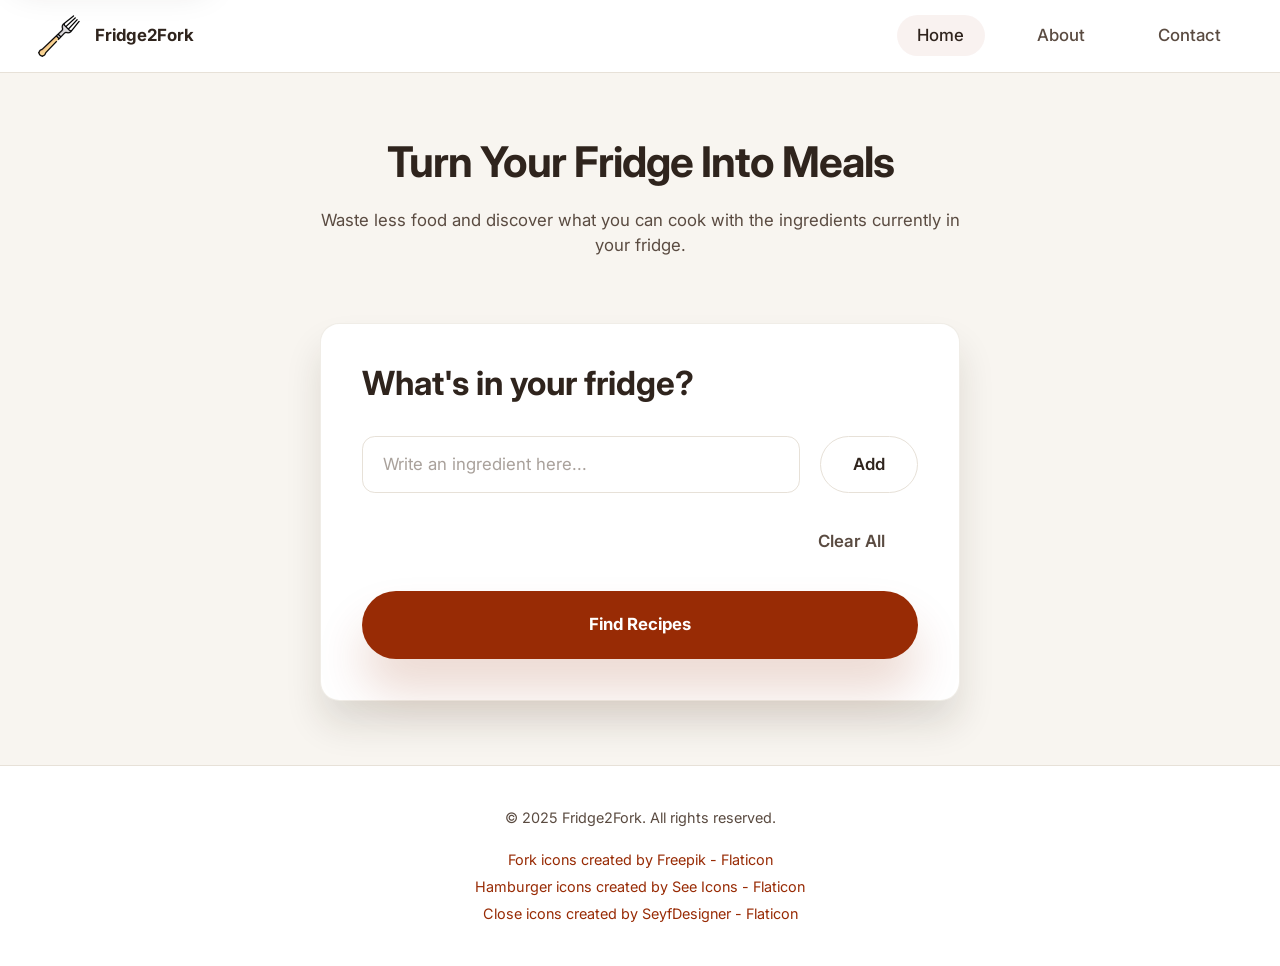
==== commit feb5f00c: "Fix typo in meta description for household food waste" ====
--- a/index.html
+++ b/index.html
@@ -5,7 +5,7 @@
     <meta name="viewport" content="width=device-width, initial-scale=1.0" />
     <meta
       name="description"
-      content="Discover recipes based on the ingredients in your fridge with Fridge2Fork and reduce you house food waste."
+      content="Discover recipes based on the ingredients in your fridge with Fridge2Fork and reduce your household food waste."
     />
     <title>Fridge2Fork - Turn Ingredients into Recipes</title>
 
@@ -16,8 +16,8 @@
       rel="stylesheet"
     />
 
-    <link rel="stylesheet" href="css/modern_reset.css" />
-    <link rel="stylesheet" href="css/global.css" />
+    <link rel="stylesheet" href="assets/css/modern_reset.css" />
+    <link rel="stylesheet" href="assets/css/global.css" />
   </head>
 
   <body id="home-page">
@@ -26,8 +26,11 @@
       <div class="site-header-container">
         <a class="site-header-logo" href="index.html">
           <picture>
-            <source srcset="images/fork-42.png" media="(min-width: 768px)" />
-            <img src="images/fork-74.png" alt="Fridge2Fork logo" />
+            <source
+              srcset="assets/images/fork-42.png"
+              media="(min-width: 768px)"
+            />
+            <img src="assets/images/fork-74.png" alt="Fridge2Fork logo" />
           </picture>
           <span>Fridge2Fork</span>
         </a>
@@ -41,7 +44,7 @@
             aria-expanded="false"
             aria-controls="site-nav-list"
           >
-            <img src="images/menu.png" alt="" aria-hidden="true" />
+            <img src="assets/images/menu.png" alt="" aria-hidden="true" />
           </button>
           <ul id="site-nav-list">
             <li>
@@ -134,6 +137,6 @@
       </div>
     </footer>
 
-    <script type="module" src="js/main.js"></script>
+    <script type="module" src="assets/js/main.js"></script>
   </body>
 </html>
--- a/assets/css/global.css
+++ b/assets/css/global.css
@@ -0,0 +1,920 @@
+:root {
+  --font-sans: "Inter", "Open Sans", sans-serif;
+  --color-bg: #f8f5f0;
+  --color-surface: #ffffff;
+  --color-surface-soft: #fbf3eb;
+  --color-border: #e7e1d8;
+  --color-border-weak: rgba(231, 225, 216, 0.6);
+  --color-border-strong: #e0d6c9;
+  --color-text: #2f241d;
+  --color-text-muted: #5a4b41;
+  --color-accent: #982b05;
+  --color-accent-weak: rgba(152, 43, 5, 0.06);
+  --color-accent-weak2: rgba(152, 43, 5, 0.04);
+  --color-accent-dark: #7a1f04;
+  --shadow-soft: 0 1.5rem 2.25rem rgba(41, 30, 20, 0.12);
+  --shadow-lifted: 0 2rem 3rem rgba(152, 43, 5, 0.18);
+  --shadow-lifted-hover: 0 2.8rem 3.5rem rgba(152, 43, 5, 0.24);
+  --radius-md: 0.8rem;
+  --radius-lg: 1.2rem;
+  --radius-xl: 1.6rem;
+  --layout-max: 70rem;
+  --page-gutter: clamp(1rem, 3vw, 2.5rem);
+  --transition: 180ms ease;
+  --fs-xs: clamp(0.85rem, 0.8rem + 0.15vw, 0.9rem);
+  --fs-sm: clamp(0.95rem, 0.9rem + 0.2vw, 1.05rem);
+  --fs-md: clamp(1.05rem, 1rem + 0.25vw, 1.2rem);
+  --fs-lg: clamp(1.35rem, 1.2rem + 0.4vw, 1.6rem);
+  --fs-xl: clamp(1.9rem, 1.6rem + 0.6vw, 2.3rem);
+  --fs-xxl: clamp(2.4rem, 2rem + 0.8vw, 3rem);
+  --space-2xs: clamp(0.25rem, 0.2rem + 0.2vw, 0.5rem);
+  --space-xs: clamp(0.5rem, 0.4rem + 0.3vw, 0.75rem);
+  --space-sm: clamp(0.75rem, 0.6rem + 0.4vw, 1rem);
+  --space-md: clamp(1rem, 0.8rem + 0.6vw, 1.5rem);
+  --space-lg: clamp(1.5rem, 1.2rem + 1vw, 2rem);
+  --space-xl: clamp(2rem, 1.6rem + 1.2vw, 3rem);
+  --space-2xl: clamp(3rem, 2.4rem + 2vw, 4rem);
+}
+html {
+  font-size: 100%;
+}
+body {
+  font-family: var(--font-sans);
+  font-size: var(--fs-sm);
+  background-color: var(--color-bg);
+  color: var(--color-text);
+  overflow-x: hidden;
+  line-height: 1.5;
+  display: flex;
+  flex-direction: column;
+  min-height: 100%;
+}
+.skip-link {
+  position: absolute;
+  top: var(--space-sm);
+  left: var(--space-sm);
+  padding: var(--space-xs) var(--space-sm);
+  background: var(--color-surface);
+  color: var(--color-text);
+  border: 2px solid var(--color-accent);
+  border-radius: var(--radius-md);
+  box-shadow: var(--shadow-soft);
+  transform: translateY(-200%);
+  transition: transform var(--transition);
+  z-index: 1000;
+}
+.skip-link:focus {
+  transform: translateY(0);
+}
+main {
+  flex: 1;
+}
+.project-photo img {
+  margin-top: var(--space-lg);
+  margin-bottom: var(--space-lg);
+  border-radius: var(--radius-lg);
+  border-width: 4px;
+  border-style: solid;
+  border-color: var(--color-border-strong);
+}
+a {
+  color: inherit;
+  text-decoration: none;
+  transition: color var(--transition);
+}
+a:hover,
+a:focus {
+  color: var(--color-accent);
+}
+h1,
+h2,
+h3,
+h4 {
+  font-weight: 700;
+  line-height: 1.2;
+}
+h1 {
+  font-size: var(--fs-xxl);
+  letter-spacing: -1px;
+}
+h2 {
+  font-size: var(--fs-xl);
+}
+h3 {
+  font-size: var(--fs-lg);
+}
+h4 {
+  font-size: var(--fs-md);
+}
+p,
+li {
+  color: var(--color-text-muted);
+}
+.sr-only {
+  position: absolute;
+  width: 1px;
+  height: 1px;
+  padding: 0;
+  margin: -1px;
+  overflow: hidden;
+  clip: rect(0, 0, 0, 0);
+  white-space: nowrap;
+  border: 0;
+}
+.container {
+  width: 90%;
+  max-width: var(--layout-max);
+  margin: 0 auto;
+  padding-inline: var(--page-gutter);
+}
+main.container {
+  padding-block: var(--space-2xl);
+  display: flex;
+  flex-direction: column;
+  gap: var(--space-2xl);
+}
+.back-link {
+  display: inline-flex;
+  align-items: center;
+  gap: var(--space-xs);
+  font-weight: 600;
+  color: var(--color-text-muted);
+  transition: color var(--transition), transform var(--transition);
+}
+.back-link::before {
+  content: "←";
+}
+.back-link:hover {
+  color: var(--color-accent);
+  transform: translateX(-0.25rem);
+}
+.site-header {
+  background: var(--color-surface);
+  border-bottom: 1px solid var(--color-border);
+  position: sticky;
+  top: 0;
+  z-index: 10;
+  backdrop-filter: blur(6px);
+}
+.site-header-container {
+  display: flex;
+  align-items: center;
+  justify-content: space-between;
+  gap: var(--space-lg);
+  min-height: 4.5rem;
+  margin: 0 auto;
+  padding-inline: var(--page-gutter);
+}
+.site-header-logo {
+  display: inline-flex;
+  align-items: center;
+  gap: var(--space-sm);
+  font-weight: 700;
+  -webkit-tap-highlight-color: #fff0;
+  touch-action: manipulation;
+}
+.site-header-logo img {
+  width: 2.625rem;
+  height: 2.625rem;
+}
+.site-header-nav ul {
+  display: flex;
+  gap: var(--space-lg);
+  list-style: none;
+  padding: 0;
+  font-weight: 500;
+  color: var(--color-text-muted);
+}
+.nav-link {
+  padding: var(--space-xs) var(--space-md);
+  border-radius: 999px;
+  transition: background var(--transition), color var(--transition);
+}
+.nav-link:hover,
+.nav-link.active {
+  background: var(--color-accent-weak);
+  color: var(--color-text);
+}
+.nav-toggle {
+  display: none;
+}
+.page-hero {
+  text-align: center;
+  display: flex;
+  flex-direction: column;
+  align-items: center;
+  gap: var(--space-md);
+}
+.page-hero .back-link {
+  align-self: flex-start;
+}
+.page-hero p {
+  max-width: 40rem;
+}
+.card {
+  background: var(--color-surface);
+  border: 1px solid var(--color-border-weak);
+  border-radius: var(--radius-lg);
+  box-shadow: var(--shadow-soft);
+  padding: var(--space-xl);
+}
+.empty-state {
+  padding: var(--space-xl);
+  border-radius: var(--radius-lg);
+  border: 1px dashed var(--color-border);
+  text-align: center;
+  font-weight: 600;
+  color: var(--color-text-muted);
+}
+.btn {
+  display: inline-flex;
+  align-items: center;
+  justify-content: center;
+  gap: var(--space-xs);
+  border-radius: 999px;
+  border: 1px solid #fff0;
+  font-weight: 600;
+  cursor: pointer;
+  padding: var(--space-sm) var(--space-lg);
+  font-size: var(--fs-sm);
+  background: #fff0;
+  transition: background-color var(--transition), border-color var(--transition),
+    color var(--transition), box-shadow var(--transition),
+    transform var(--transition);
+  touch-action: manipulation;
+}
+.btn--primary {
+  background: var(--color-accent);
+  color: #fff;
+  box-shadow: var(--shadow-lifted);
+}
+.btn--primary:disabled {
+  background: rgb(231 225 216 / 0.7);
+  color: var(--color-text-muted);
+  cursor: not-allowed;
+  box-shadow: none;
+}
+.btn--secondary {
+  background: #fff;
+  border-color: var(--color-border);
+  color: var(--color-text);
+}
+.btn--clear {
+  color: var(--color-text-muted);
+  margin-left: auto;
+}
+.btn--clear:hover {
+  color: var(--color-accent);
+}
+a.btn--primary:link,
+a.btn--primary:visited {
+  color: #fff;
+}
+@media (hover: hover) and (pointer: fine) {
+  .btn--primary:hover {
+    background: var(--color-accent-dark);
+    transform: translateY(-0.12rem);
+    box-shadow: var(--shadow-lifted-hover);
+    color: #fff;
+  }
+  .btn--secondary:hover {
+    color: var(--color-accent);
+    border-color: var(--color-accent);
+  }
+}
+input[type="text"],
+input[type="email"],
+textarea {
+  width: 100%;
+  padding: var(--space-sm) var(--space-md);
+  border-radius: var(--radius-md);
+  border: 1px solid var(--color-border);
+  background: #fff;
+  transition: border-color var(--transition), box-shadow var(--transition);
+}
+input[type="text"]::placeholder {
+  color: rgb(111 98 88 / 0.6);
+}
+input:focus,
+textarea:focus {
+  border-color: var(--color-accent);
+  outline: none;
+  box-shadow: 0 0 0 0.25rem rgb(152 43 5 / 0.18);
+}
+.temp-message {
+  position: fixed;
+  left: 50%;
+  top: var(--space-md);
+  transform: translateX(-50%);
+  background: var(--color-surface);
+  border: 1px solid var(--color-border);
+  border-radius: var(--radius-md);
+  padding: var(--space-sm) var(--space-md);
+  box-shadow: var(--shadow-soft);
+  font-weight: 600;
+  color: var(--color-text);
+  z-index: 30;
+}
+.fade-in-out {
+  opacity: 0;
+  animation: fadeInOut 2s ease-in-out forwards;
+}
+@keyframes fadeInOut {
+  0% {
+    opacity: 0;
+  }
+  10% {
+    opacity: 1;
+  }
+  90% {
+    opacity: 1;
+  }
+  100% {
+    opacity: 0;
+  }
+}
+.recipe-image-container {
+  position: relative;
+  overflow: hidden;
+  margin: -2rem -2rem 0;
+  background: var(--color-surface-soft);
+}
+.recipe-image {
+  display: block;
+  width: 100%;
+  height: 14rem;
+  object-fit: cover;
+  transition: transform var(--transition);
+  border-radius: var(--radius-lg);
+}
+.recipe-summary {
+  font-size: var(--fs-xs);
+  line-height: 1.6;
+  overflow: hidden;
+  display: block;
+  max-height: calc(1.6em * 3);
+}
+.recipe-tags {
+  display: flex;
+  flex-wrap: wrap;
+  gap: var(--space-sm);
+}
+.recipe-tags:empty {
+  display: none;
+}
+.recipe-tag {
+  display: inline-flex;
+  align-items: center;
+  justify-content: center;
+  padding: var(--space-2xs) var(--space-sm);
+  border-radius: 999px;
+  background: #fff;
+  border: 1px solid rgb(152 43 5 / 0.25);
+  color: var(--color-accent);
+  font-weight: 600;
+  font-size: var(--fs-xs);
+  letter-spacing: 0.01em;
+}
+.recipe-stats {
+  display: flex;
+  flex-wrap: wrap;
+  gap: var(--space-md);
+  margin: var(--space-sm) 0 0;
+  padding: 0;
+}
+.recipe-stat {
+  display: flex;
+  align-items: center;
+  gap: var(--space-xs);
+}
+.recipe-stat dd {
+  margin: 0;
+  display: inline-flex;
+  align-items: center;
+  gap: var(--space-xs);
+  font-weight: 600;
+  color: var(--color-text);
+}
+.fridge-section {
+  display: flex;
+  justify-content: center;
+}
+.fridge-section .card {
+  width: min(40rem, 100%);
+  display: flex;
+  flex-direction: column;
+  gap: var(--space-lg);
+}
+.ingredient-form {
+  display: flex;
+  flex-direction: column;
+  gap: var(--space-md);
+}
+.input-row {
+  display: flex;
+  flex-wrap: nowrap;
+  gap: var(--space-md);
+}
+.ingredient-list,
+.ingredient-tags {
+  display: flex;
+  flex-wrap: wrap;
+  gap: var(--space-sm);
+}
+.ingredient-badge {
+  display: inline-flex;
+  gap: var(--space-xs);
+  align-items: center;
+  padding: var(--space-xs) var(--space-sm);
+  border-radius: 999px;
+  background: var(--color-accent-weak2);
+  color: var(--color-accent);
+  font-weight: 600;
+  max-height: 2.5rem;
+}
+.ingredient-badge button {
+  border: none;
+  background: #fff0;
+  color: inherit;
+  cursor: pointer;
+  padding: 0;
+}
+.ingredient-empty {
+  font-size: var(--fs-xs);
+}
+.find-recipes-btn {
+  align-self: stretch;
+  width: 100%;
+  padding: var(--space-md) var(--space-xl);
+  font-weight: 700;
+}
+#recipes-page main.container {
+  padding-block: var(--space-xl);
+  gap: var(--space-xl);
+}
+.recipe-filters {
+  display: flex;
+  flex-direction: column;
+  gap: var(--space-md);
+  padding: var(--space-lg);
+  background: var(--color-surface);
+  border-radius: 1.125rem;
+  border: 1px solid var(--color-border-weak);
+  box-shadow: var(--shadow-soft);
+}
+.filter-heading {
+  margin: 0;
+  font-size: var(--fs-md);
+  font-weight: 600;
+  color: var(--color-text);
+}
+.filter-buttons-container {
+  display: flex;
+  flex-wrap: wrap;
+  gap: var(--space-sm);
+}
+.filter-button {
+  font-size: var(--fs-xs);
+  padding: var(--space-xs) var(--space-md);
+  border: 1px solid var(--color-border);
+  border-radius: 999px;
+  background: #fff;
+  color: var(--color-text);
+  transition: all var(--transition);
+}
+.filter-button.active {
+  border-color: var(--color-accent);
+  background: var(--color-accent);
+  color: #fff;
+  box-shadow: var(--shadow-lifted);
+}
+.filter-button.active:hover {
+  background: var(--color-accent);
+  color: #fff;
+}
+@media (hover: hover) and (pointer: fine) {
+  .filter-button:hover {
+    border-color: var(--color-accent);
+    color: var(--color-accent);
+  }
+}
+.filter-summary-container {
+  display: flex;
+  align-items: center;
+  justify-content: space-between;
+  gap: var(--space-sm);
+  font-weight: 600;
+  padding: var(--space-xs) 0;
+  margin: var(--space-sm) 0;
+  font-size: var(--fs-xs);
+  color: var(--color-text-muted);
+}
+.filter-summary-details {
+  display: inline-flex;
+  align-items: center;
+  flex-wrap: wrap;
+  gap: var(--space-xs);
+}
+.filter-summary-separator {
+  display: inline-block;
+  width: 0.375rem;
+  height: 0.375rem;
+  border-radius: 50%;
+  background: var(--color-border);
+  margin-inline: var(--space-2xs);
+}
+.clear-filters-button {
+  padding: var(--space-xs) var(--space-md);
+  font-size: var(--fs-xs);
+  color: var(--color-accent);
+}
+.based-on-ingredients {
+  margin: var(--space-lg) 0 0;
+  color: var(--color-text-muted);
+}
+.based-on-ingredients span {
+  color: var(--color-text);
+  font-weight: 600;
+}
+.recipes-grid {
+  display: grid;
+  grid-template-columns: 1fr;
+  gap: var(--space-lg);
+}
+.recipe-article {
+  display: flex;
+  flex-direction: column;
+  max-width: 24rem;
+  margin: 0 auto;
+  gap: var(--space-md);
+  background: linear-gradient(180deg, #ffffff 0%, #fdf6ed 100%);
+  border-radius: var(--radius-xl);
+  padding: var(--space-lg);
+  overflow: hidden;
+  transition: transform var(--transition), box-shadow var(--transition);
+}
+.recipe-article:hover {
+  transform: translateY(-0.25rem);
+  box-shadow: var(--shadow-lifted-hover);
+}
+.recipe-article:hover .recipe-image {
+  transform: scale(1.03);
+}
+#recipes-page .recipe-title {
+  display: -webkit-box;
+  -webkit-box-orient: vertical;
+  -webkit-line-clamp: 2;
+  overflow: hidden;
+  text-overflow: ellipsis;
+}
+#recipes-page .recipe-tags {
+  margin-top: var(--space-sm);
+}
+#recipes-page .recipe-stats {
+  margin-top: var(--space-xs);
+  color: var(--color-text-muted);
+}
+#recipes-page .recipe-stat dd {
+  gap: var(--space-2xs);
+  font-size: var(--fs-sm);
+}
+#recipes-page .recipe-article .btn--primary {
+  margin-top: auto;
+  align-self: stretch;
+  width: 100%;
+  padding: var(--space-md) var(--space-lg);
+}
+#recipe-details-page main.container {
+  padding-block: var(--space-xl);
+  gap: var(--space-xl);
+  max-width: 60rem;
+}
+.recipe-details-widget {
+  display: flex;
+  flex-direction: column;
+  gap: var(--space-xl);
+}
+#recipe-details-page .recipe {
+  display: flex;
+  flex-direction: column;
+  gap: var(--space-lg);
+}
+#recipe-details-page .recipe-title {
+  margin: 0;
+}
+#recipe-details-page .recipe-image-container {
+  border-radius: var(--radius-lg);
+  overflow: hidden;
+  margin: 0;
+  background: var(--color-surface-soft);
+}
+#recipe-details-page .recipe-image {
+  display: block;
+  width: 100%;
+  max-width: 50rem;
+  margin: 0 auto;
+  height: auto;
+  object-fit: cover;
+}
+#recipe-details-page .recipe-summary {
+  display: block;
+  max-height: none;
+  overflow: visible;
+}
+#recipe-details-page .recipe-stats {
+  margin-top: var(--space-xs);
+}
+#recipe-details-page .recipe-tags {
+  gap: var(--space-md);
+  margin-top: var(--space-xs);
+}
+#recipe-details-page .recipe-tag {
+  padding-inline: var(--space-md);
+}
+.recipe-cooking {
+  display: grid;
+  gap: var(--space-lg);
+  grid-template-columns: repeat(auto-fit, minmax(16rem, 1fr));
+}
+.recipe-cooking h2 {
+  margin-bottom: var(--space-sm);
+  font-size: var(--fs-lg);
+}
+.recipe-cooking ul,
+.recipe-cooking ol {
+  margin: 0;
+  padding-left: var(--space-md);
+  color: var(--color-text);
+}
+.recipe-cooking li + li {
+  margin-top: var(--space-sm);
+}
+.mission-section,
+.values-section,
+.how-it-works-section {
+  display: flex;
+  flex-direction: column;
+  gap: var(--space-lg);
+}
+.mission-section p {
+  line-height: 1.75;
+}
+.values-section h3 {
+  font-size: var(--fs-md);
+}
+.values-grid {
+  display: grid;
+  gap: var(--space-lg);
+  grid-template-columns: repeat(2, minmax(0, 1fr));
+  align-items: stretch;
+}
+.values-grid .card {
+  height: 100%;
+  display: flex;
+  flex-direction: column;
+  gap: var(--space-sm);
+}
+.steps-list {
+  padding-left: var(--space-lg);
+}
+.steps-list li + li {
+  margin-top: var(--space-md);
+}
+.project-note {
+  text-align: center;
+  font-style: italic;
+  color: var(--color-text-muted);
+}
+.contact-section .card,
+.contact-table-section .card {
+  display: flex;
+  flex-direction: column;
+}
+.contact-table-section .card {
+  gap: var(--space-lg);
+}
+.contact-form {
+  display: flex;
+  flex-direction: column;
+  gap: var(--space-xs);
+}
+.contact-form label {
+  font-weight: 600;
+  margin-top: var(--space-lg);
+}
+.contact-form .btn {
+  margin-top: var(--space-xl);
+}
+.table-responsive {
+  width: 100%;
+  overflow-x: auto;
+}
+.availability-table {
+  width: 100%;
+  border-collapse: collapse;
+  min-width: 30rem;
+  color: var(--color-text);
+}
+.availability-table th,
+.availability-table td {
+  padding: var(--space-sm) var(--space-md);
+  border-bottom: 1px solid var(--color-border-weak);
+  text-align: left;
+  font-size: var(--fs-xs);
+}
+.availability-table th {
+  font-weight: 600;
+}
+.availability-table tbody tr:last-of-type th,
+.availability-table tbody tr:last-of-type td {
+  border-bottom: none;
+}
+.availability-table th[scope="row"] {
+  white-space: nowrap;
+}
+.site-footer {
+  background: var(--color-surface);
+  border-top: 1px solid var(--color-border);
+  padding: var(--space-xl) 0;
+  color: var(--color-text-muted);
+  font-size: var(--fs-xs);
+}
+.site-footer .footer-copyright {
+  text-align: center;
+  margin-bottom: var(--space-md);
+}
+.site-footer .footer-attributions {
+  text-align: center;
+  display: flex;
+  flex-direction: column;
+  gap: var(--space-2xs);
+}
+.site-footer a {
+  color: var(--color-accent);
+  text-decoration: none;
+  transition: color var(--transition);
+}
+.site-footer a:hover {
+  color: var(--color-accent-dark);
+}
+@media (max-width: 767px) {
+  .container {
+    padding-inline: clamp(1.25rem, 5vw, 3rem);
+  }
+  .site-header-container {
+    gap: var(--space-md);
+    position: relative;
+  }
+  .site-header-nav {
+    margin-left: auto;
+    position: static;
+    display: flex;
+    align-items: center;
+  }
+  .nav-toggle {
+    display: inline-flex;
+    align-items: center;
+    justify-content: center;
+    border: none;
+    background: #fff0;
+    padding: var(--space-2xs);
+    border-radius: var(--radius-md);
+    transition: background var(--transition);
+    -webkit-tap-highlight-color: #fff0;
+    touch-action: manipulation;
+  }
+  .nav-toggle img {
+    width: 2rem;
+  }
+  .site-header-nav ul {
+    display: none;
+  }
+  .site-header-nav--open ul {
+    position: absolute;
+    top: 100%;
+    left: 0;
+    right: 0;
+    display: flex;
+    flex-direction: column;
+    gap: 0;
+    background: var(--color-surface);
+    border: 1px solid var(--color-border);
+    border-top: none;
+    padding: var(--space-xs) 0;
+    box-shadow: var(--shadow-soft);
+    min-width: 100%;
+    z-index: 20;
+  }
+  .site-header-nav ul li {
+    width: 100%;
+    border-bottom: 1px solid var(--color-border-weak);
+  }
+  .site-header-nav ul li .nav-link {
+    display: block;
+    width: 100%;
+    border-radius: 0;
+    padding: var(--space-sm) var(--space-md);
+    text-align: left;
+    background: none;
+  }
+  .site-header-nav ul li .nav-link:hover,
+  .site-header-nav ul li .nav-link.active {
+    background: none;
+    font-weight: 700;
+  }
+  .site-header-nav ul li:last-child {
+    border-bottom: none;
+  }
+  .fridge-section .card {
+    padding: var(--space-lg);
+  }
+  #ingredient-input {
+    flex: 1 1 auto;
+  }
+  .add-ingredient-btn {
+    display: none;
+  }
+  .ingredient-list {
+    align-items: center;
+    gap: var(--space-xs);
+    width: 100%;
+  }
+  .ingredient-tags {
+    flex: 1 1 auto;
+    justify-content: flex-start;
+    gap: var(--space-xs);
+  }
+  .ingredient-list .btn--clear {
+    padding: var(--space-2xs) var(--space-xs);
+    border-radius: 999px;
+    background: #fff0;
+    border: none;
+    color: var(--color-text-muted);
+    font-size: var(--fs-xs);
+  }
+  .filter-summary-separator {
+    display: none;
+  }
+  .values-grid {
+    grid-template-columns: 1fr;
+  }
+  .contact-form .btn {
+    align-self: stretch;
+    width: 100%;
+    padding: var(--space-md) var(--space-xl);
+  }
+  .availability-table {
+    min-width: 0;
+  }
+  .availability-table thead {
+    display: none;
+  }
+  .availability-table tbody {
+    display: flex;
+    flex-direction: column;
+    gap: var(--space-md);
+  }
+  .availability-table tbody tr {
+    display: flex;
+    flex-direction: column;
+    gap: var(--space-xs);
+    padding: var(--space-md);
+    border: 1px solid var(--color-border-weak);
+    border-radius: var(--radius-lg);
+    background: var(--color-surface);
+    box-shadow: none;
+  }
+  .availability-table th,
+  .availability-table td {
+    padding: 0;
+    border: none;
+    text-align: left;
+  }
+  .availability-table th[scope="row"] {
+    white-space: normal;
+    font-size: var(--fs-md);
+  }
+  .availability-table td {
+    font-size: var(--fs-sm);
+    color: var(--color-text);
+  }
+  .availability-table td::before {
+    content: attr(data-label);
+    display: block;
+    font-size: var(--fs-xs);
+    color: var(--color-text-muted);
+    text-transform: uppercase;
+    letter-spacing: 0.06em;
+    margin-bottom: var(--space-2xs);
+  }
+}
+@media (min-width: 768px) {
+  .recipes-grid {
+    grid-template-columns: repeat(2, minmax(0, 1fr));
+  }
+}
+@media (min-width: 1024px) {
+  .recipes-grid {
+    grid-template-columns: repeat(3, minmax(0, 1fr));
+  }
+}
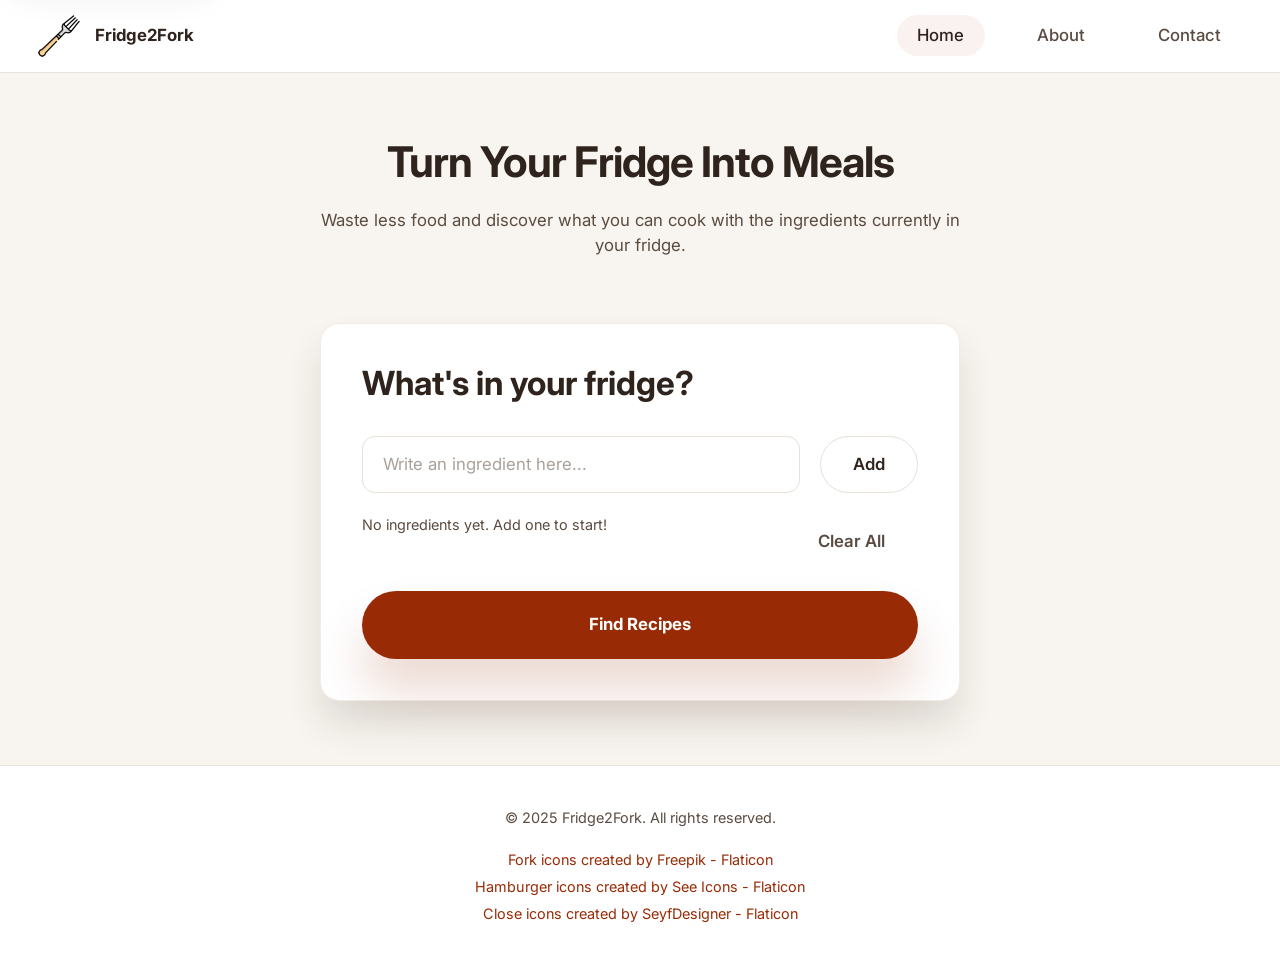
==== commit 4d5961e0: "Update font styles in multiple HTML pages to include Open Sans" ====
--- a/index.html
+++ b/index.html
@@ -12,7 +12,7 @@
     <link rel="preconnect" href="https://fonts.googleapis.com" />
     <link rel="preconnect" href="https://fonts.gstatic.com" crossorigin />
     <link
-      href="https://fonts.googleapis.com/css2?family=Inter:wght@400;500;600;700&display=swap"
+      href="https://fonts.googleapis.com/css2?family=Inter:wght@400;500;600;700&family=Open+Sans:wght@400;600;700&display=swap"
       rel="stylesheet"
     />
 
